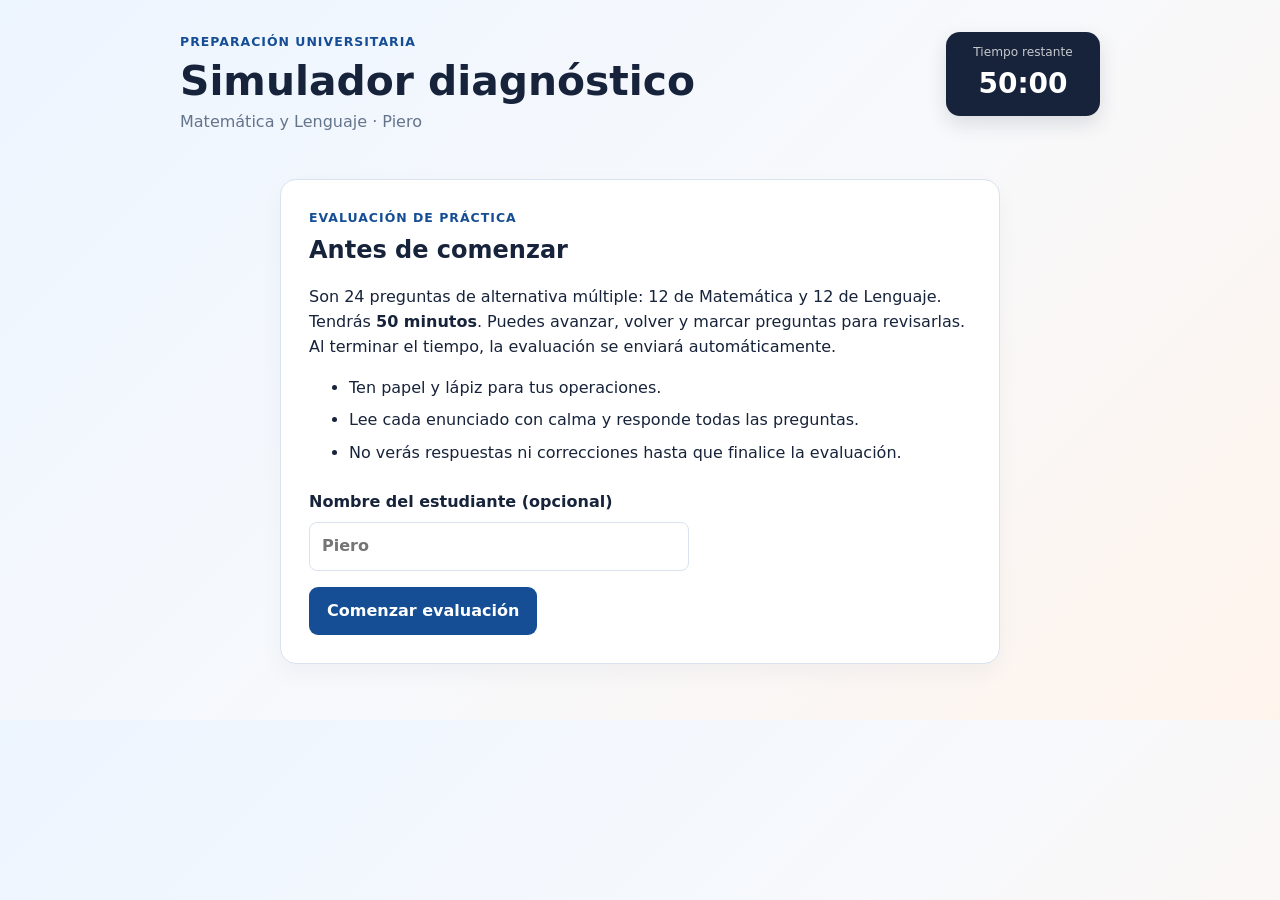
==== index.html @ eecec7d1 "Add files via upload" ====
<!doctype html>
<html lang="es">
<head>
  <meta charset="utf-8">
  <meta name="viewport" content="width=device-width, initial-scale=1">
  <meta name="description" content="Simulador diagnóstico de Matemática y Lenguaje">
  <title>Simulador diagnóstico · Piero</title>
  <link rel="stylesheet" href="styles.css">
</head>
<body>
  <main class="shell">
    <header class="topbar">
      <div><p class="eyebrow">Preparación universitaria</p><h1>Simulador diagnóstico</h1><p class="subtitle">Matemática y Lenguaje · Piero</p></div>
      <div class="timer-card" aria-live="polite"><span>Tiempo restante</span><strong id="timer">50:00</strong></div>
    </header>

    <section id="welcome" class="card welcome">
      <p class="eyebrow">Evaluación de práctica</p>
      <h2>Antes de comenzar</h2>
      <p>Son 24 preguntas de alternativa múltiple: 12 de Matemática y 12 de Lenguaje. Tendrás <strong id="minutes-label">50 minutos</strong>. Puedes avanzar, volver y marcar preguntas para revisarlas. Al terminar el tiempo, la evaluación se enviará automáticamente.</p>
      <ul>
        <li>Ten papel y lápiz para tus operaciones.</li>
        <li>Lee cada enunciado con calma y responde todas las preguntas.</li>
        <li>No verás respuestas ni correcciones hasta que finalice la evaluación.</li>
      </ul>
      <label class="student-field">Nombre del estudiante (opcional)<input id="student-name" maxlength="80" autocomplete="name" placeholder="Piero"></label>
      <button id="start" class="primary">Comenzar evaluación</button>
    </section>

    <section id="exam" hidden>
      <div class="progress-row"><span id="question-label">Pregunta 1 de 24</span><span id="area-label" class="pill"></span><div class="progress"><i id="progress-bar"></i></div></div>
      <article class="card question-card">
        <button id="flag" class="flag" aria-pressed="false">Marcar para revisar</button>
        <h2 id="question-text"></h2>
        <div id="options" class="options" role="radiogroup"></div>
      </article>
      <div class="actions"><button id="previous" class="secondary">Anterior</button><button id="next" class="secondary">Siguiente</button><button id="finish" class="primary">Finalizar y enviar</button></div>
      <section class="navigator card" aria-label="Navegación de preguntas"><div class="legend"><span><i class="dot answered"></i>Respondida</span><span><i class="dot flagged"></i>Revisar</span><span><i class="dot both"></i>Ambas</span></div><div id="question-nav" class="nav-grid"></div></section>
    </section>

    <section id="complete" class="card completion" hidden>
      <p class="eyebrow">Evaluación finalizada</p><h2>Gracias por completar el simulador.</h2>
      <p id="submission-status">Tu evaluación ha quedado registrada.</p>
      <p class="muted">El resultado detallado será revisado contigo posteriormente. Ya puedes cerrar esta página.</p>
    </section>
  </main>
  <dialog id="confirm-dialog"><form method="dialog"><h2>¿Finalizar evaluación?</h2><p id="confirm-copy"></p><menu><button value="cancel" class="secondary">Seguir resolviendo</button><button id="confirm-finish" value="confirm" class="primary">Finalizar y enviar</button></menu></form></dialog>
  <script src="config.js"></script>
  <script src="app.js"></script>
</body>
</html>
---- styles.css ----
:root{--ink:#17233a;--muted:#64748b;--brand:#164e96;--accent:#e97829;--paper:#fff;--ground:#f3f7fc;--line:#d9e2ef;--good:#1f8a58}*{box-sizing:border-box}body{margin:0;background:linear-gradient(135deg,#edf5ff,#f7f9fc 52%,#fff4ec);color:var(--ink);font:16px/1.55 system-ui,-apple-system,BlinkMacSystemFont,"Segoe UI",sans-serif}.shell{max-width:960px;margin:auto;padding:32px 20px 56px}.topbar{display:flex;justify-content:space-between;gap:24px;align-items:flex-start;margin-bottom:28px}h1,h2,p{margin-top:0}h1{font-size:clamp(1.7rem,4vw,2.55rem);line-height:1.1;margin-bottom:6px}h2{line-height:1.25}.subtitle,.muted{color:var(--muted)}.eyebrow{font-weight:750;letter-spacing:.08em;text-transform:uppercase;font-size:.78rem;color:var(--brand);margin-bottom:8px}.timer-card{min-width:154px;text-align:center;background:var(--ink);color:white;border-radius:14px;padding:11px 16px;box-shadow:0 8px 20px #17233a22}.timer-card span{display:block;font-size:.76rem;opacity:.75}.timer-card strong{font-size:1.75rem;font-variant-numeric:tabular-nums}.card{background:var(--paper);border:1px solid var(--line);border-radius:16px;padding:28px;box-shadow:0 10px 25px #17233a0a}.welcome{max-width:720px;margin:auto}.welcome li{margin:.5rem 0}.student-field{display:block;margin:24px 0 16px;font-weight:650}.student-field input{display:block;width:min(100%,380px);margin-top:7px;padding:11px 12px;border:1px solid var(--line);border-radius:8px;font:inherit}button{font:inherit;font-weight:700;border-radius:9px;padding:11px 17px;cursor:pointer;border:1px solid transparent}.primary{background:var(--brand);color:white}.primary:hover{background:#0e3f7c}.secondary{background:white;color:var(--ink);border-color:#b9c7da}.actions{display:flex;gap:10px;justify-content:flex-end;margin:18px 0}.actions #finish{margin-left:auto}.progress-row{display:grid;grid-template-columns:auto auto 1fr;gap:14px;align-items:center;margin-bottom:14px;font-weight:700}.pill{font-size:.8rem;background:#e8f0fb;color:var(--brand);border-radius:20px;padding:3px 9px}.progress{height:8px;background:#dce6f3;border-radius:99px;overflow:hidden}.progress i{display:block;height:100%;background:var(--accent);width:4.16%;transition:width .2s}.question-card{position:relative;min-height:330px;padding-top:66px}.question-card h2{font-size:1.28rem;max-width:760px}.flag{position:absolute;right:22px;top:20px;background:#fff7ed;color:#9a3e00;border-color:#fed7aa}.flag.active{background:#f97316;color:white}.options{display:grid;gap:11px;margin-top:25px}.option{display:flex;gap:12px;align-items:flex-start;text-align:left;padding:14px;border:1px solid var(--line);border-radius:10px;background:white;font-weight:500}.option:hover,.option.selected{border-color:var(--brand);background:#eef5ff}.option .letter{flex:0 0 28px;height:28px;border-radius:50%;display:grid;place-items:center;background:#e8eef7;color:var(--brand);font-weight:800}.option.selected .letter{color:white;background:var(--brand)}.navigator{padding:18px}.legend{display:flex;gap:16px;flex-wrap:wrap;font-size:.85rem;color:var(--muted);margin-bottom:13px}.dot{display:inline-block;width:10px;height:10px;border-radius:50%;margin-right:4px;background:#fff;border:1px solid #94a3b8}.dot.answered{background:var(--good);border-color:var(--good)}.dot.flagged{background:#f59e0b;border-color:#f59e0b}.dot.both{background:linear-gradient(135deg,var(--good) 50%,#f59e0b 50%);border-color:transparent}.nav-grid{display:flex;flex-wrap:wrap;gap:8px}.nav-grid button{width:38px;height:38px;padding:0;background:#fff;border-color:var(--line);font-size:.85rem}.nav-grid button.current{outline:3px solid #bdd7f8}.nav-grid button.answered{background:var(--good);color:#fff;border-color:var(--good)}.nav-grid button.flagged{box-shadow:inset 0 -5px #f59e0b}.completion{max-width:650px;margin:70px auto;text-align:center}.completion details{text-align:left;margin-top:25px;border-top:1px solid var(--line);padding-top:18px}.completion summary{cursor:pointer;font-weight:750}dialog{border:0;border-radius:16px;box-shadow:0 12px 40px #17233a55;max-width:450px}dialog::backdrop{background:#17233a99}dialog menu{display:flex;justify-content:flex-end;gap:9px;padding:0;margin:22px 0 0}@media(max-width:640px){.shell{padding:20px 14px}.topbar{gap:12px}.timer-card{min-width:112px;padding:8px}.timer-card strong{font-size:1.35rem}.card{padding:20px}.progress-row{grid-template-columns:1fr auto}.progress{grid-column:1/-1}.question-card{padding-top:73px}.flag{left:20px;right:auto}.actions{flex-wrap:wrap}.actions #finish{margin-left:0}.actions button{flex:1}.completion{margin:32px auto}}
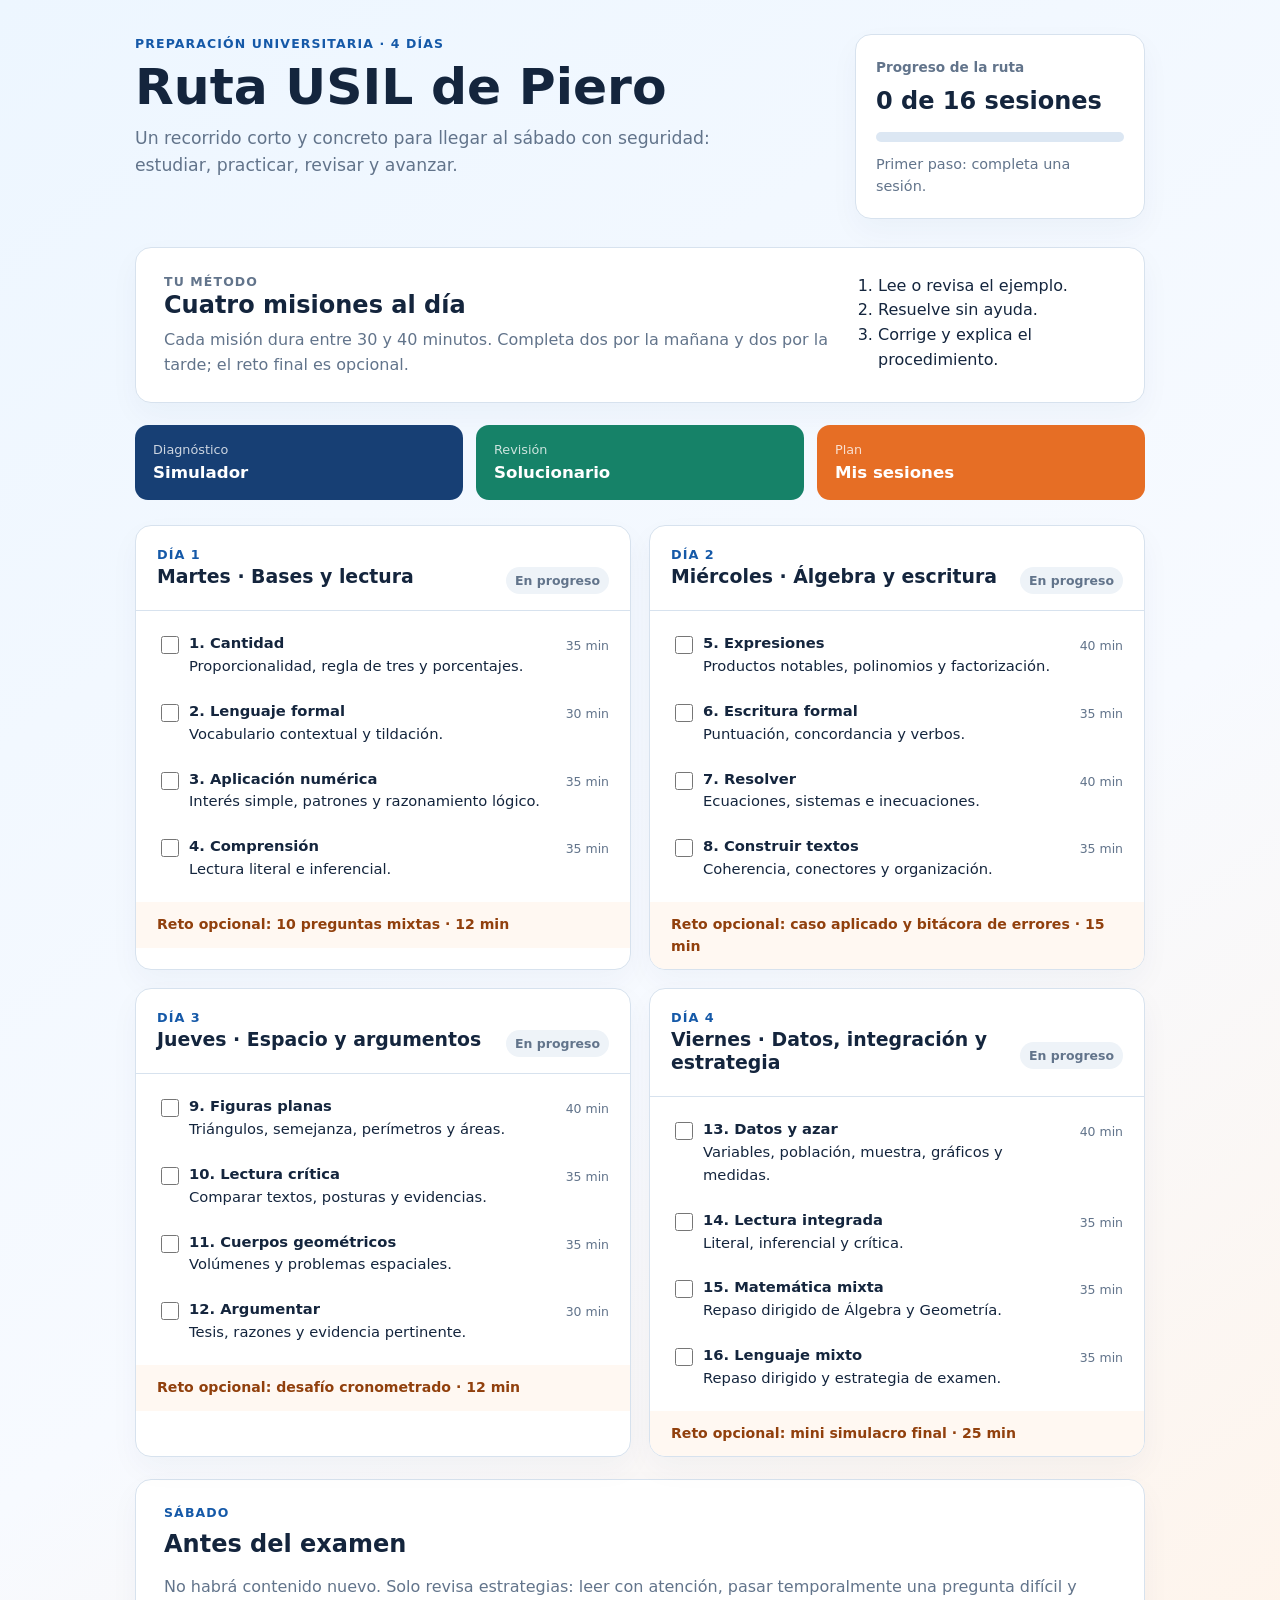
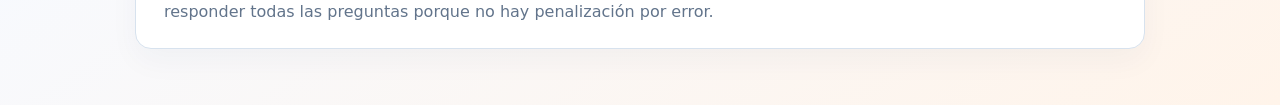
==== commit bd91617a: "Publica página de inicio Ruta USIL" ====
--- a/index.html
+++ b/index.html
@@ -1,51 +1,12 @@
 <!doctype html>
-<html lang="es">
-<head>
-  <meta charset="utf-8">
-  <meta name="viewport" content="width=device-width, initial-scale=1">
-  <meta name="description" content="Simulador diagnóstico de Matemática y Lenguaje">
-  <title>Simulador diagnóstico · Piero</title>
-  <link rel="stylesheet" href="styles.css">
-</head>
-<body>
-  <main class="shell">
-    <header class="topbar">
-      <div><p class="eyebrow">Preparación universitaria</p><h1>Simulador diagnóstico</h1><p class="subtitle">Matemática y Lenguaje · Piero</p></div>
-      <div class="timer-card" aria-live="polite"><span>Tiempo restante</span><strong id="timer">50:00</strong></div>
-    </header>
-
-    <section id="welcome" class="card welcome">
-      <p class="eyebrow">Evaluación de práctica</p>
-      <h2>Antes de comenzar</h2>
-      <p>Son 24 preguntas de alternativa múltiple: 12 de Matemática y 12 de Lenguaje. Tendrás <strong id="minutes-label">50 minutos</strong>. Puedes avanzar, volver y marcar preguntas para revisarlas. Al terminar el tiempo, la evaluación se enviará automáticamente.</p>
-      <ul>
-        <li>Ten papel y lápiz para tus operaciones.</li>
-        <li>Lee cada enunciado con calma y responde todas las preguntas.</li>
-        <li>No verás respuestas ni correcciones hasta que finalice la evaluación.</li>
-      </ul>
-      <label class="student-field">Nombre del estudiante (opcional)<input id="student-name" maxlength="80" autocomplete="name" placeholder="Piero"></label>
-      <button id="start" class="primary">Comenzar evaluación</button>
-    </section>
-
-    <section id="exam" hidden>
-      <div class="progress-row"><span id="question-label">Pregunta 1 de 24</span><span id="area-label" class="pill"></span><div class="progress"><i id="progress-bar"></i></div></div>
-      <article class="card question-card">
-        <button id="flag" class="flag" aria-pressed="false">Marcar para revisar</button>
-        <h2 id="question-text"></h2>
-        <div id="options" class="options" role="radiogroup"></div>
-      </article>
-      <div class="actions"><button id="previous" class="secondary">Anterior</button><button id="next" class="secondary">Siguiente</button><button id="finish" class="primary">Finalizar y enviar</button></div>
-      <section class="navigator card" aria-label="Navegación de preguntas"><div class="legend"><span><i class="dot answered"></i>Respondida</span><span><i class="dot flagged"></i>Revisar</span><span><i class="dot both"></i>Ambas</span></div><div id="question-nav" class="nav-grid"></div></section>
-    </section>
-
-    <section id="complete" class="card completion" hidden>
-      <p class="eyebrow">Evaluación finalizada</p><h2>Gracias por completar el simulador.</h2>
-      <p id="submission-status">Tu evaluación ha quedado registrada.</p>
-      <p class="muted">El resultado detallado será revisado contigo posteriormente. Ya puedes cerrar esta página.</p>
-    </section>
-  </main>
-  <dialog id="confirm-dialog"><form method="dialog"><h2>¿Finalizar evaluación?</h2><p id="confirm-copy"></p><menu><button value="cancel" class="secondary">Seguir resolviendo</button><button id="confirm-finish" value="confirm" class="primary">Finalizar y enviar</button></menu></form></dialog>
-  <script src="config.js"></script>
-  <script src="app.js"></script>
-</body>
-</html>
+<html lang="es"><head><meta charset="utf-8"><meta name="viewport" content="width=device-width, initial-scale=1"><meta name="description" content="Ruta de repaso USIL de Piero: sesiones, práctica y progreso."><title>Ruta USIL de Piero</title><link rel="stylesheet" href="ruta.css"></head>
+<body><main class="container">
+<header class="hero"><div><p class="eyebrow">Preparación universitaria · 4 días</p><h1>Ruta USIL de Piero</h1><p class="lead">Un recorrido corto y concreto para llegar al sábado con seguridad: estudiar, practicar, revisar y avanzar.</p></div><section class="progress-card" aria-label="Progreso semanal"><span>Progreso de la ruta</span><strong id="progress-label">0 de 16 sesiones</strong><div class="progress"><i id="progress-bar"></i></div><p id="badge-message">Primer paso: completa una sesión.</p></section></header>
+<section class="card today-card"><div><p class="eyebrow">Tu método</p><h2>Cuatro misiones al día</h2><p>Cada misión dura entre 30 y 40 minutos. Completa dos por la mañana y dos por la tarde; el reto final es opcional.</p></div><ol><li>Lee o revisa el ejemplo.</li><li>Resuelve sin ayuda.</li><li>Corrige y explica el procedimiento.</li></ol></section>
+<nav class="quick-links" aria-label="Materiales disponibles"><a href="simulador.html"><span>Diagnóstico</span><strong>Simulador</strong></a><a href="solucionario.html"><span>Revisión</span><strong>Solucionario</strong></a><a href="#ruta"><span>Plan</span><strong>Mis sesiones</strong></a></nav>
+<section id="ruta" class="route" aria-label="Ruta de estudio de cuatro días">
+<article class="day-card" data-day="martes"><header><p>Día 1</p><h2>Martes · Bases y lectura</h2><span class="day-status">Por iniciar</span></header><div class="missions"><label><input type="checkbox" data-session="m1"><span><b>1. Cantidad</b> Proporcionalidad, regla de tres y porcentajes.</span><em>35 min</em></label><label><input type="checkbox" data-session="m2"><span><b>2. Lenguaje formal</b> Vocabulario contextual y tildación.</span><em>30 min</em></label><label><input type="checkbox" data-session="m3"><span><b>3. Aplicación numérica</b> Interés simple, patrones y razonamiento lógico.</span><em>35 min</em></label><label><input type="checkbox" data-session="m4"><span><b>4. Comprensión</b> Lectura literal e inferencial.</span><em>35 min</em></label></div><footer>Reto opcional: 10 preguntas mixtas · 12 min</footer></article>
+<article class="day-card" data-day="miercoles"><header><p>Día 2</p><h2>Miércoles · Álgebra y escritura</h2><span class="day-status">Por iniciar</span></header><div class="missions"><label><input type="checkbox" data-session="m5"><span><b>5. Expresiones</b> Productos notables, polinomios y factorización.</span><em>40 min</em></label><label><input type="checkbox" data-session="m6"><span><b>6. Escritura formal</b> Puntuación, concordancia y verbos.</span><em>35 min</em></label><label><input type="checkbox" data-session="m7"><span><b>7. Resolver</b> Ecuaciones, sistemas e inecuaciones.</span><em>40 min</em></label><label><input type="checkbox" data-session="m8"><span><b>8. Construir textos</b> Coherencia, conectores y organización.</span><em>35 min</em></label></div><footer>Reto opcional: caso aplicado y bitácora de errores · 15 min</footer></article>
+<article class="day-card" data-day="jueves"><header><p>Día 3</p><h2>Jueves · Espacio y argumentos</h2><span class="day-status">Por iniciar</span></header><div class="missions"><label><input type="checkbox" data-session="m9"><span><b>9. Figuras planas</b> Triángulos, semejanza, perímetros y áreas.</span><em>40 min</em></label><label><input type="checkbox" data-session="m10"><span><b>10. Lectura crítica</b> Comparar textos, posturas y evidencias.</span><em>35 min</em></label><label><input type="checkbox" data-session="m11"><span><b>11. Cuerpos geométricos</b> Volúmenes y problemas espaciales.</span><em>35 min</em></label><label><input type="checkbox" data-session="m12"><span><b>12. Argumentar</b> Tesis, razones y evidencia pertinente.</span><em>30 min</em></label></div><footer>Reto opcional: desafío cronometrado · 12 min</footer></article>
+<article class="day-card" data-day="viernes"><header><p>Día 4</p><h2>Viernes · Datos, integración y estrategia</h2><span class="day-status">Por iniciar</span></header><div class="missions"><label><input type="checkbox" data-session="m13"><span><b>13. Datos y azar</b> Variables, población, muestra, gráficos y medidas.</span><em>40 min</em></label><label><input type="checkbox" data-session="m14"><span><b>14. Lectura integrada</b> Literal, inferencial y crítica.</span><em>35 min</em></label><label><input type="checkbox" data-session="m15"><span><b>15. Matemática mixta</b> Repaso dirigido de Álgebra y Geometría.</span><em>35 min</em></label><label><input type="checkbox" data-session="m16"><span><b>16. Lenguaje mixto</b> Repaso dirigido y estrategia de examen.</span><em>35 min</em></label></div><footer>Reto opcional: mini simulacro final · 25 min</footer></article>
+</section><section class="card strategy"><p class="eyebrow">Sábado</p><h2>Antes del examen</h2><p>No habrá contenido nuevo. Solo revisa estrategias: leer con atención, pasar temporalmente una pregunta difícil y responder todas las preguntas porque no hay penalización por error.</p></section></main><script src="ruta.js"></script></body></html>
--- a/ruta.css
+++ b/ruta.css
@@ -0,0 +1 @@
+:root{--ink:#14253d;--muted:#62748b;--blue:#1559a8;--orange:#ef7e30;--mint:#168268;--paper:#fff;--line:#d7e2ee}*{box-sizing:border-box}body{margin:0;background:linear-gradient(145deg,#edf6ff,#f7faff 58%,#fff4ea);color:var(--ink);font:16px/1.55 system-ui,-apple-system,BlinkMacSystemFont,"Segoe UI",sans-serif}.container{max-width:1050px;margin:auto;padding:34px 20px 56px}.hero{display:grid;grid-template-columns:1fr 290px;gap:32px;align-items:start;margin-bottom:28px}.eyebrow{margin:0 0 7px;color:var(--blue);font-size:.78rem;font-weight:800;letter-spacing:.09em;text-transform:uppercase}h1{font-size:clamp(2rem,5vw,3.15rem);line-height:1.08;margin:0 0 10px}h2{line-height:1.22;margin:0 0 8px}.lead{font-size:1.08rem;max-width:650px;color:var(--muted);margin:0}.card,.day-card,.progress-card{background:var(--paper);border:1px solid var(--line);border-radius:16px;box-shadow:0 12px 30px #17325b0a}.progress-card{padding:20px}.progress-card span{font-size:.85rem;color:var(--muted);font-weight:700}.progress-card strong{display:block;font-size:1.5rem;margin:3px 0 12px}.progress{height:10px;background:#dce7f3;border-radius:999px;overflow:hidden}.progress i{display:block;width:0;height:100%;background:linear-gradient(90deg,var(--blue),var(--mint));transition:width .25s}.progress-card p{font-size:.9rem;margin:11px 0 0;color:var(--muted)}.today-card{display:flex;justify-content:space-between;gap:24px;padding:24px 28px;margin-bottom:22px}.today-card p{margin:0;color:var(--muted)}.today-card ol{margin:2px 0;padding-left:22px;min-width:260px}.quick-links{display:grid;grid-template-columns:repeat(3,1fr);gap:13px;margin-bottom:25px}.quick-links a{background:#173f74;color:#fff;border-radius:13px;padding:15px 18px;text-decoration:none;transition:transform .15s,background .15s}.quick-links a:nth-child(2){background:#168268}.quick-links a:nth-child(3){background:#e66e25}.quick-links a:hover{transform:translateY(-2px)}.quick-links span{display:block;opacity:.78;font-size:.8rem}.quick-links strong{display:block;font-size:1.04rem}.route{display:grid;grid-template-columns:repeat(2,1fr);gap:18px}.day-card{overflow:hidden}.day-card header{padding:19px 21px 14px;border-bottom:1px solid var(--line);display:grid;grid-template-columns:1fr auto;column-gap:10px}.day-card header p{grid-column:1/-1;margin:0;color:var(--blue);font-size:.8rem;font-weight:800;text-transform:uppercase;letter-spacing:.08em}.day-card h2{font-size:1.18rem}.day-status{align-self:center;border-radius:999px;padding:4px 9px;background:#eef3f8;color:var(--muted);font-size:.78rem;font-weight:750}.day-card.complete .day-status{color:#0c664f;background:#dff7ed}.missions{padding:10px 14px}.missions label{display:grid;grid-template-columns:22px 1fr auto;gap:10px;padding:11px 7px;border-radius:9px;cursor:pointer}.missions label:hover{background:#f4f8fd}.missions input{width:18px;height:18px;accent-color:var(--mint);margin-top:4px}.missions b{display:block}.missions label span{font-size:.92rem}.missions em{font-size:.78rem;font-style:normal;color:var(--muted);white-space:nowrap;padding-top:4px}.missions label:has(input:checked) span{text-decoration:line-through;color:var(--muted)}.day-card footer{padding:12px 21px;background:#fff8f2;color:#91400d;font-size:.88rem;font-weight:650}.strategy{margin-top:22px;padding:23px 28px}.strategy p:last-child{margin-bottom:0;color:var(--muted)}@media(max-width:720px){.container{padding:23px 14px 44px}.hero{grid-template-columns:1fr;gap:18px}.today-card{display:block;padding:21px}.today-card ol{margin-top:16px}.route{grid-template-columns:1fr}.quick-links{grid-template-columns:1fr}.missions label{grid-template-columns:22px 1fr}.missions em{grid-column:2}.day-card header{grid-template-columns:1fr}.day-status{justify-self:start;margin-top:5px}}
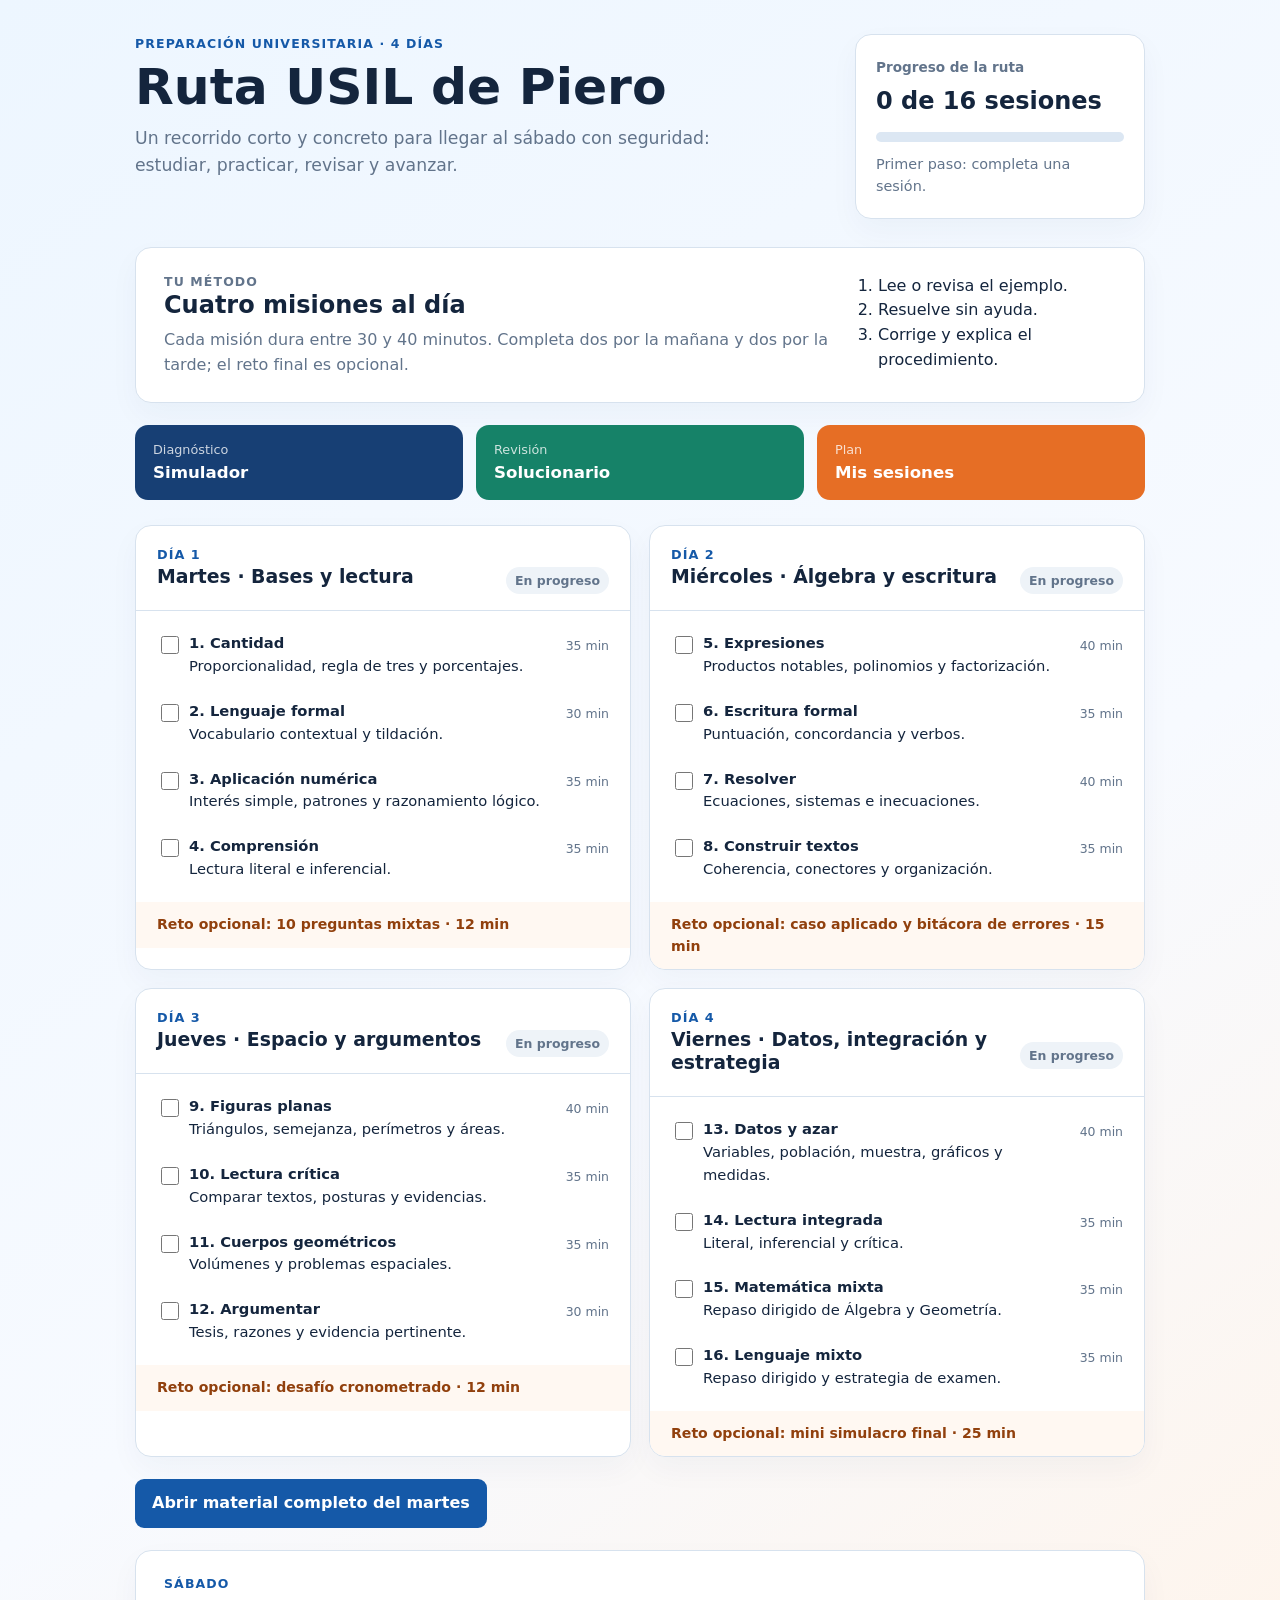
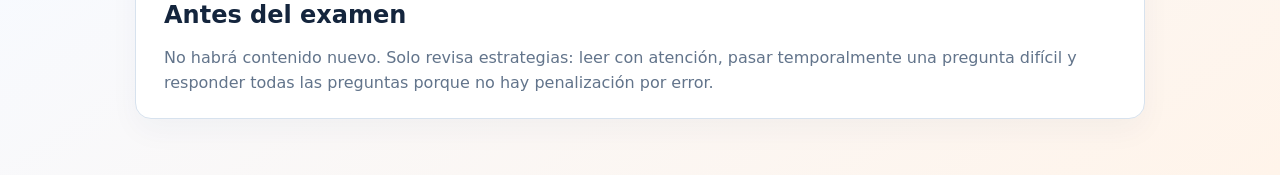
==== commit b156586f: "Enlaza material del martes" ====
--- a/index.html
+++ b/index.html
@@ -9,4 +9,4 @@
 <article class="day-card" data-day="miercoles"><header><p>Día 2</p><h2>Miércoles · Álgebra y escritura</h2><span class="day-status">Por iniciar</span></header><div class="missions"><label><input type="checkbox" data-session="m5"><span><b>5. Expresiones</b> Productos notables, polinomios y factorización.</span><em>40 min</em></label><label><input type="checkbox" data-session="m6"><span><b>6. Escritura formal</b> Puntuación, concordancia y verbos.</span><em>35 min</em></label><label><input type="checkbox" data-session="m7"><span><b>7. Resolver</b> Ecuaciones, sistemas e inecuaciones.</span><em>40 min</em></label><label><input type="checkbox" data-session="m8"><span><b>8. Construir textos</b> Coherencia, conectores y organización.</span><em>35 min</em></label></div><footer>Reto opcional: caso aplicado y bitácora de errores · 15 min</footer></article>
 <article class="day-card" data-day="jueves"><header><p>Día 3</p><h2>Jueves · Espacio y argumentos</h2><span class="day-status">Por iniciar</span></header><div class="missions"><label><input type="checkbox" data-session="m9"><span><b>9. Figuras planas</b> Triángulos, semejanza, perímetros y áreas.</span><em>40 min</em></label><label><input type="checkbox" data-session="m10"><span><b>10. Lectura crítica</b> Comparar textos, posturas y evidencias.</span><em>35 min</em></label><label><input type="checkbox" data-session="m11"><span><b>11. Cuerpos geométricos</b> Volúmenes y problemas espaciales.</span><em>35 min</em></label><label><input type="checkbox" data-session="m12"><span><b>12. Argumentar</b> Tesis, razones y evidencia pertinente.</span><em>30 min</em></label></div><footer>Reto opcional: desafío cronometrado · 12 min</footer></article>
 <article class="day-card" data-day="viernes"><header><p>Día 4</p><h2>Viernes · Datos, integración y estrategia</h2><span class="day-status">Por iniciar</span></header><div class="missions"><label><input type="checkbox" data-session="m13"><span><b>13. Datos y azar</b> Variables, población, muestra, gráficos y medidas.</span><em>40 min</em></label><label><input type="checkbox" data-session="m14"><span><b>14. Lectura integrada</b> Literal, inferencial y crítica.</span><em>35 min</em></label><label><input type="checkbox" data-session="m15"><span><b>15. Matemática mixta</b> Repaso dirigido de Álgebra y Geometría.</span><em>35 min</em></label><label><input type="checkbox" data-session="m16"><span><b>16. Lenguaje mixto</b> Repaso dirigido y estrategia de examen.</span><em>35 min</em></label></div><footer>Reto opcional: mini simulacro final · 25 min</footer></article>
-</section><section class="card strategy"><p class="eyebrow">Sábado</p><h2>Antes del examen</h2><p>No habrá contenido nuevo. Solo revisa estrategias: leer con atención, pasar temporalmente una pregunta difícil y responder todas las preguntas porque no hay penalización por error.</p></section></main><script src="ruta.js"></script></body></html>
+</section><p style="margin:22px 0"><a href="martes.html" style="display:inline-block;background:#1559a8;color:white;padding:12px 17px;border-radius:9px;text-decoration:none;font-weight:800">Abrir material completo del martes</a></p><section class="card strategy"><p class="eyebrow">Sábado</p><h2>Antes del examen</h2><p>No habrá contenido nuevo. Solo revisa estrategias: leer con atención, pasar temporalmente una pregunta difícil y responder todas las preguntas porque no hay penalización por error.</p></section></main><script src="ruta.js"></script></body></html>
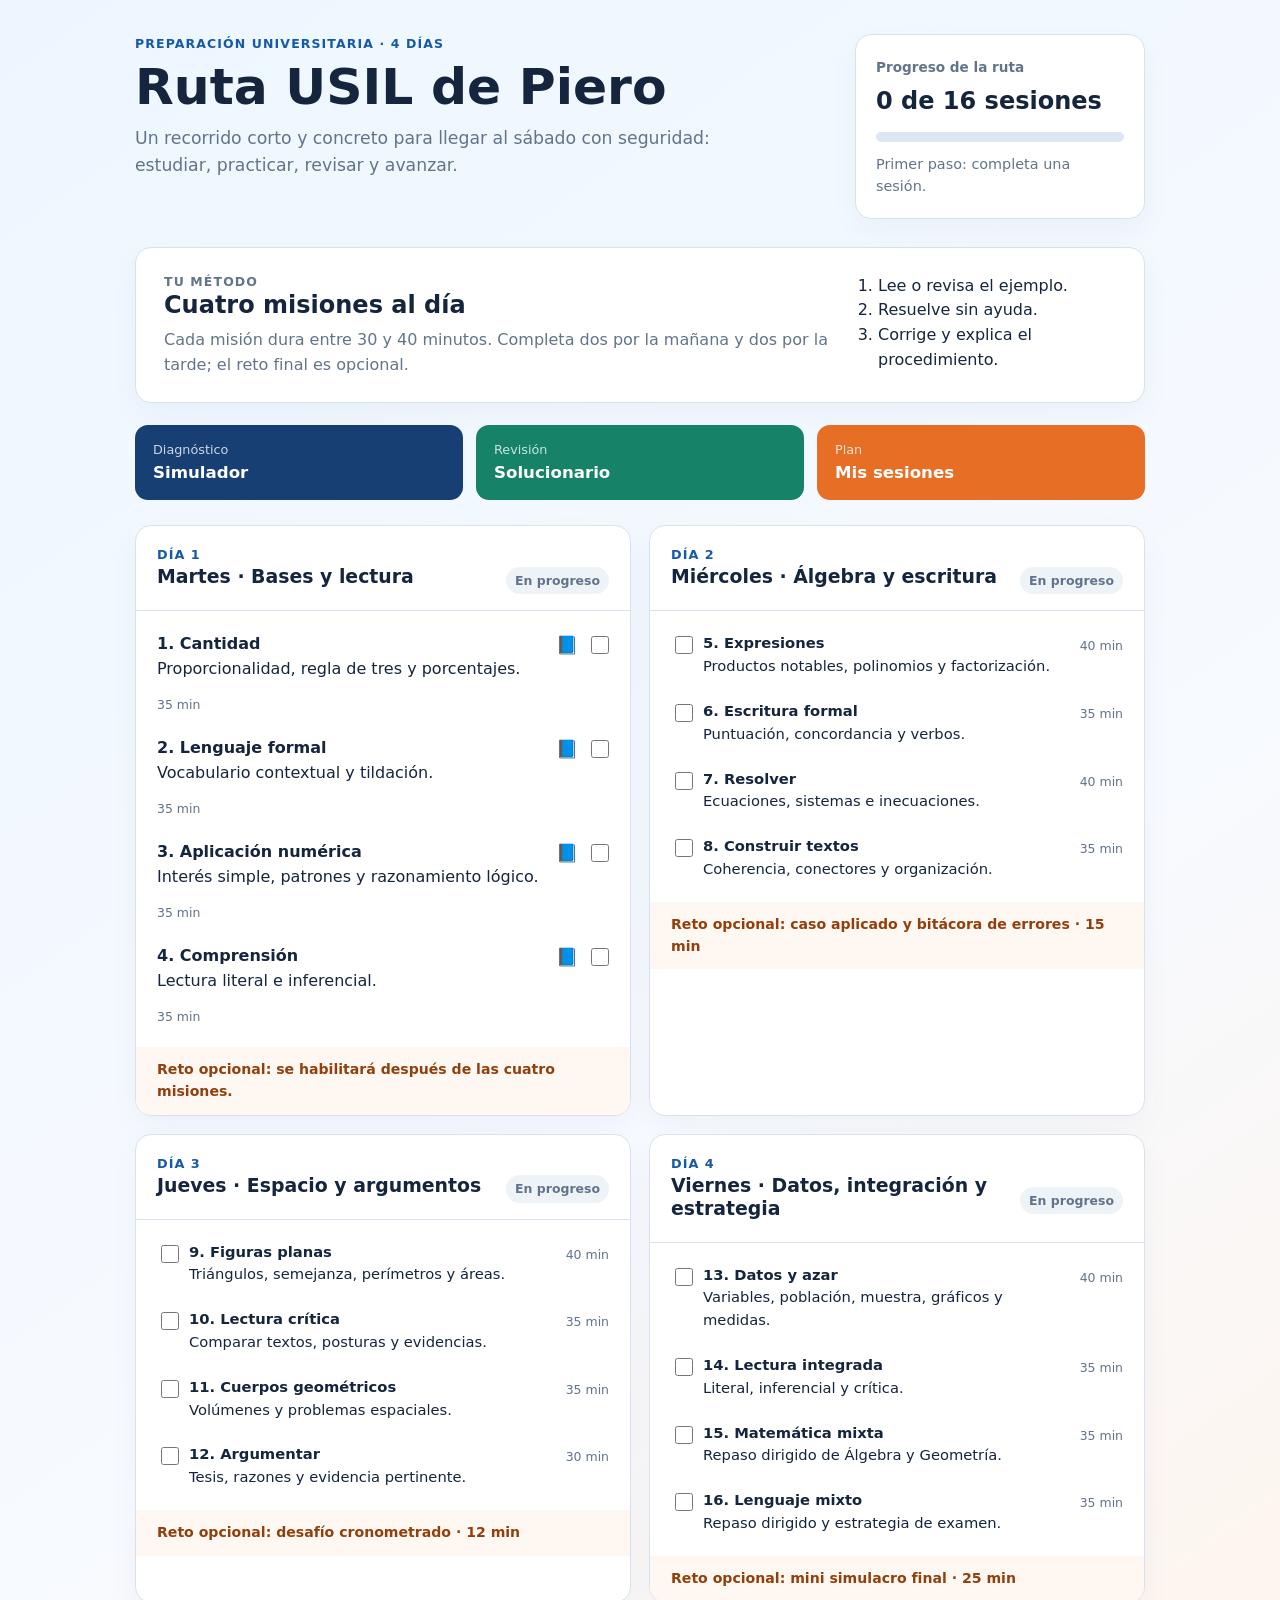
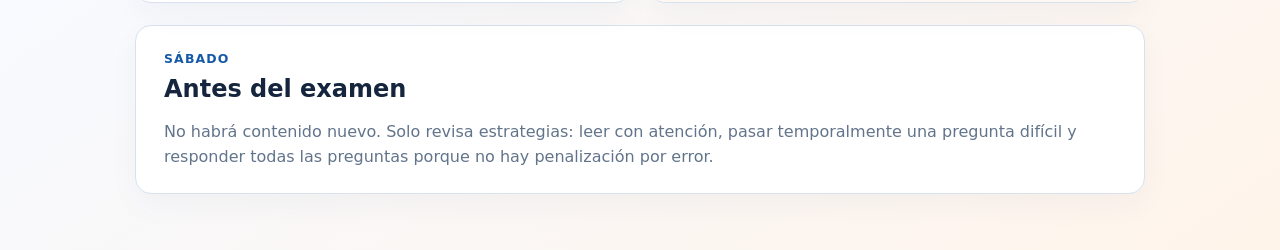
==== commit 0b3dd4b3: "Añade accesos individuales de martes" ====
--- a/index.html
+++ b/index.html
@@ -5,8 +5,8 @@
 <section class="card today-card"><div><p class="eyebrow">Tu método</p><h2>Cuatro misiones al día</h2><p>Cada misión dura entre 30 y 40 minutos. Completa dos por la mañana y dos por la tarde; el reto final es opcional.</p></div><ol><li>Lee o revisa el ejemplo.</li><li>Resuelve sin ayuda.</li><li>Corrige y explica el procedimiento.</li></ol></section>
 <nav class="quick-links" aria-label="Materiales disponibles"><a href="simulador.html"><span>Diagnóstico</span><strong>Simulador</strong></a><a href="solucionario.html"><span>Revisión</span><strong>Solucionario</strong></a><a href="#ruta"><span>Plan</span><strong>Mis sesiones</strong></a></nav>
 <section id="ruta" class="route" aria-label="Ruta de estudio de cuatro días">
-<article class="day-card" data-day="martes"><header><p>Día 1</p><h2>Martes · Bases y lectura</h2><span class="day-status">Por iniciar</span></header><div class="missions"><label><input type="checkbox" data-session="m1"><span><b>1. Cantidad</b> Proporcionalidad, regla de tres y porcentajes.</span><em>35 min</em></label><label><input type="checkbox" data-session="m2"><span><b>2. Lenguaje formal</b> Vocabulario contextual y tildación.</span><em>30 min</em></label><label><input type="checkbox" data-session="m3"><span><b>3. Aplicación numérica</b> Interés simple, patrones y razonamiento lógico.</span><em>35 min</em></label><label><input type="checkbox" data-session="m4"><span><b>4. Comprensión</b> Lectura literal e inferencial.</span><em>35 min</em></label></div><footer>Reto opcional: 10 preguntas mixtas · 12 min</footer></article>
+<article class="day-card" data-day="martes"><header><p>Día 1</p><h2>Martes · Bases y lectura</h2><span class="day-status">Por iniciar</span></header><div class="missions"><div style="display:grid;grid-template-columns:1fr auto 22px;gap:9px;padding:11px 7px"><span><b>1. Cantidad</b> Proporcionalidad, regla de tres y porcentajes.</span><a href="m1.html" aria-label="Abrir misión 1" title="Abrir material" style="color:#1559a8;text-decoration:none;font-size:1.1rem">📘</a><input type="checkbox" data-session="m1" aria-label="Marcar misión 1 como completada" style="width:18px;height:18px;accent-color:#168268"><em style="grid-column:1;font-size:.78rem;color:#62748b">35 min</em></div><div style="display:grid;grid-template-columns:1fr auto 22px;gap:9px;padding:11px 7px"><span><b>2. Lenguaje formal</b> Vocabulario contextual y tildación.</span><a href="m2.html" aria-label="Abrir misión 2" title="Abrir material" style="color:#1559a8;text-decoration:none;font-size:1.1rem">📘</a><input type="checkbox" data-session="m2" aria-label="Marcar misión 2 como completada" style="width:18px;height:18px;accent-color:#168268"><em style="grid-column:1;font-size:.78rem;color:#62748b">35 min</em></div><div style="display:grid;grid-template-columns:1fr auto 22px;gap:9px;padding:11px 7px"><span><b>3. Aplicación numérica</b> Interés simple, patrones y razonamiento lógico.</span><a href="m3.html" aria-label="Abrir misión 3" title="Abrir material" style="color:#1559a8;text-decoration:none;font-size:1.1rem">📘</a><input type="checkbox" data-session="m3" aria-label="Marcar misión 3 como completada" style="width:18px;height:18px;accent-color:#168268"><em style="grid-column:1;font-size:.78rem;color:#62748b">35 min</em></div><div style="display:grid;grid-template-columns:1fr auto 22px;gap:9px;padding:11px 7px"><span><b>4. Comprensión</b> Lectura literal e inferencial.</span><a href="m4.html" aria-label="Abrir misión 4" title="Abrir material" style="color:#1559a8;text-decoration:none;font-size:1.1rem">📘</a><input type="checkbox" data-session="m4" aria-label="Marcar misión 4 como completada" style="width:18px;height:18px;accent-color:#168268"><em style="grid-column:1;font-size:.78rem;color:#62748b">35 min</em></div></div><footer>Reto opcional: se habilitará después de las cuatro misiones.</footer></article>
 <article class="day-card" data-day="miercoles"><header><p>Día 2</p><h2>Miércoles · Álgebra y escritura</h2><span class="day-status">Por iniciar</span></header><div class="missions"><label><input type="checkbox" data-session="m5"><span><b>5. Expresiones</b> Productos notables, polinomios y factorización.</span><em>40 min</em></label><label><input type="checkbox" data-session="m6"><span><b>6. Escritura formal</b> Puntuación, concordancia y verbos.</span><em>35 min</em></label><label><input type="checkbox" data-session="m7"><span><b>7. Resolver</b> Ecuaciones, sistemas e inecuaciones.</span><em>40 min</em></label><label><input type="checkbox" data-session="m8"><span><b>8. Construir textos</b> Coherencia, conectores y organización.</span><em>35 min</em></label></div><footer>Reto opcional: caso aplicado y bitácora de errores · 15 min</footer></article>
 <article class="day-card" data-day="jueves"><header><p>Día 3</p><h2>Jueves · Espacio y argumentos</h2><span class="day-status">Por iniciar</span></header><div class="missions"><label><input type="checkbox" data-session="m9"><span><b>9. Figuras planas</b> Triángulos, semejanza, perímetros y áreas.</span><em>40 min</em></label><label><input type="checkbox" data-session="m10"><span><b>10. Lectura crítica</b> Comparar textos, posturas y evidencias.</span><em>35 min</em></label><label><input type="checkbox" data-session="m11"><span><b>11. Cuerpos geométricos</b> Volúmenes y problemas espaciales.</span><em>35 min</em></label><label><input type="checkbox" data-session="m12"><span><b>12. Argumentar</b> Tesis, razones y evidencia pertinente.</span><em>30 min</em></label></div><footer>Reto opcional: desafío cronometrado · 12 min</footer></article>
 <article class="day-card" data-day="viernes"><header><p>Día 4</p><h2>Viernes · Datos, integración y estrategia</h2><span class="day-status">Por iniciar</span></header><div class="missions"><label><input type="checkbox" data-session="m13"><span><b>13. Datos y azar</b> Variables, población, muestra, gráficos y medidas.</span><em>40 min</em></label><label><input type="checkbox" data-session="m14"><span><b>14. Lectura integrada</b> Literal, inferencial y crítica.</span><em>35 min</em></label><label><input type="checkbox" data-session="m15"><span><b>15. Matemática mixta</b> Repaso dirigido de Álgebra y Geometría.</span><em>35 min</em></label><label><input type="checkbox" data-session="m16"><span><b>16. Lenguaje mixto</b> Repaso dirigido y estrategia de examen.</span><em>35 min</em></label></div><footer>Reto opcional: mini simulacro final · 25 min</footer></article>
-</section><p style="margin:22px 0"><a href="martes.html" style="display:inline-block;background:#1559a8;color:white;padding:12px 17px;border-radius:9px;text-decoration:none;font-weight:800">Abrir material completo del martes</a></p><section class="card strategy"><p class="eyebrow">Sábado</p><h2>Antes del examen</h2><p>No habrá contenido nuevo. Solo revisa estrategias: leer con atención, pasar temporalmente una pregunta difícil y responder todas las preguntas porque no hay penalización por error.</p></section></main><script src="ruta.js"></script></body></html>
+</section><section class="card strategy"><p class="eyebrow">Sábado</p><h2>Antes del examen</h2><p>No habrá contenido nuevo. Solo revisa estrategias: leer con atención, pasar temporalmente una pregunta difícil y responder todas las preguntas porque no hay penalización por error.</p></section></main><script src="ruta.js"></script></body></html>
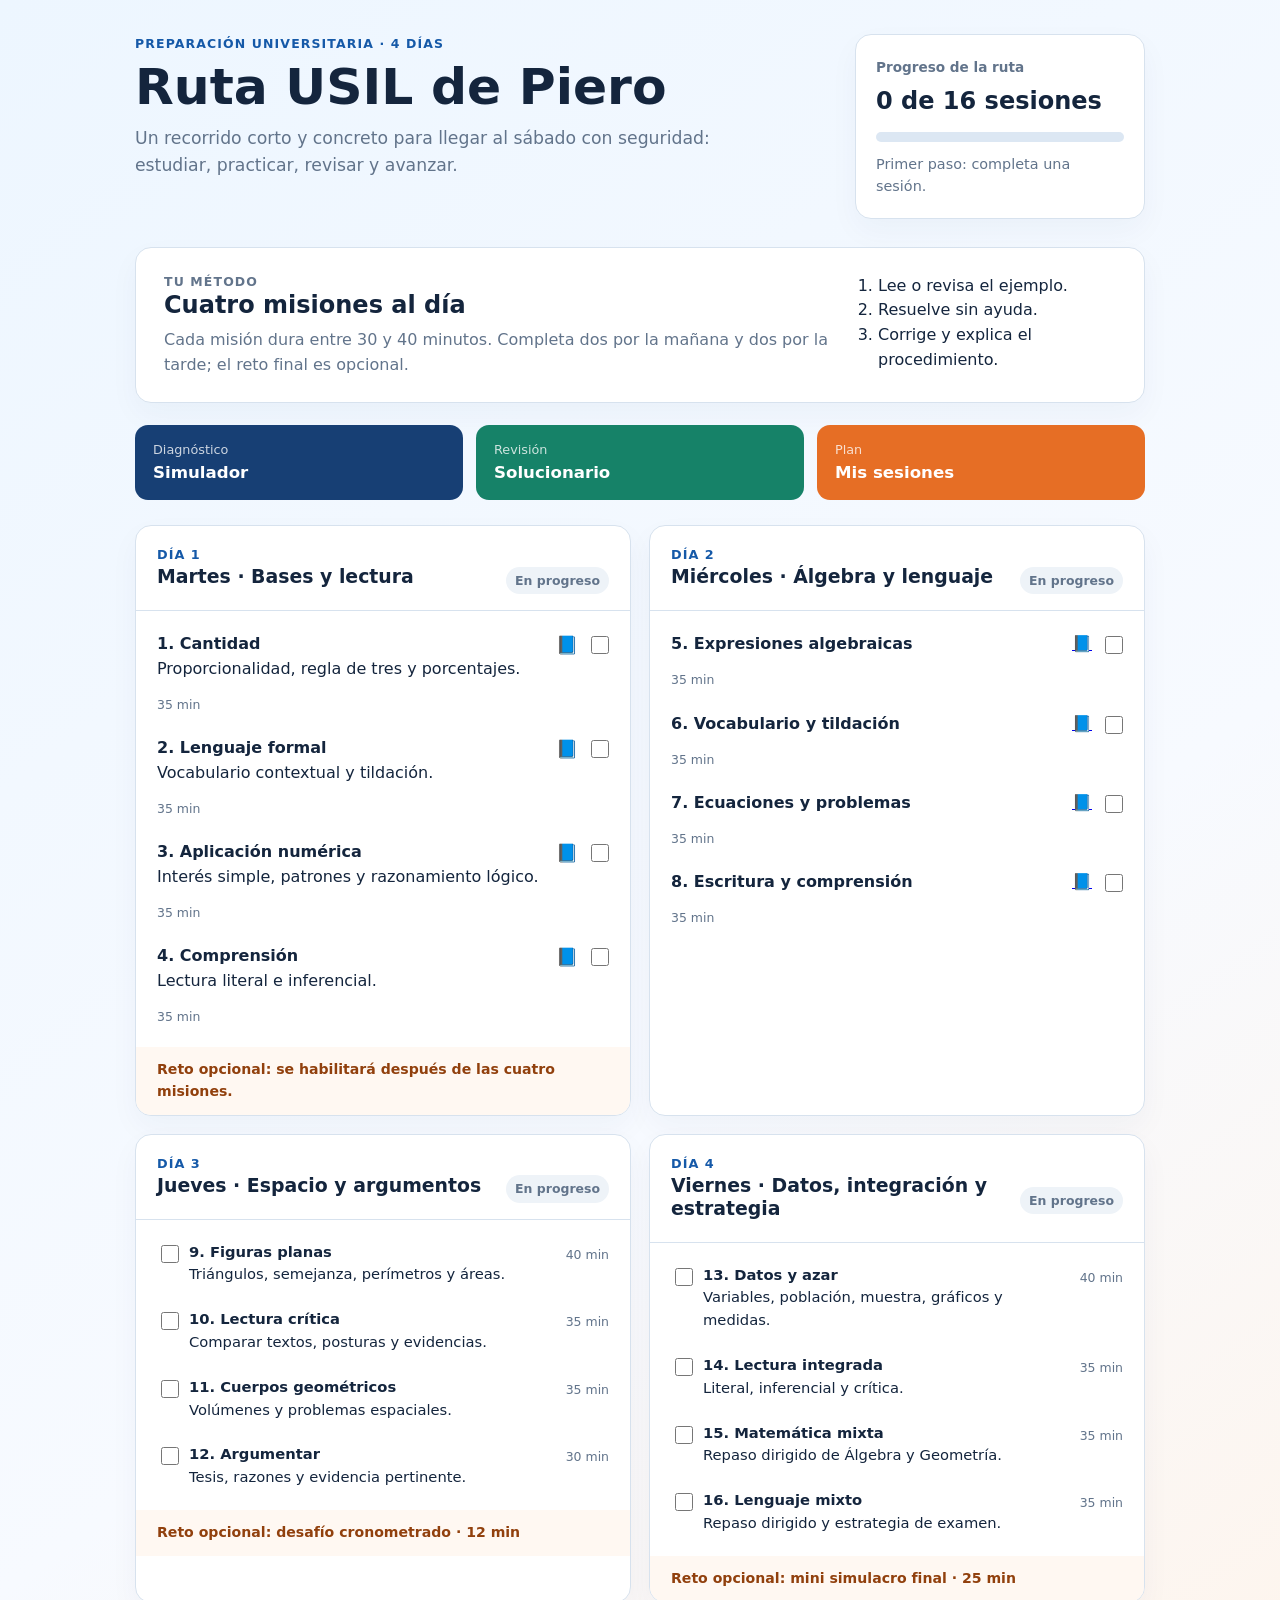
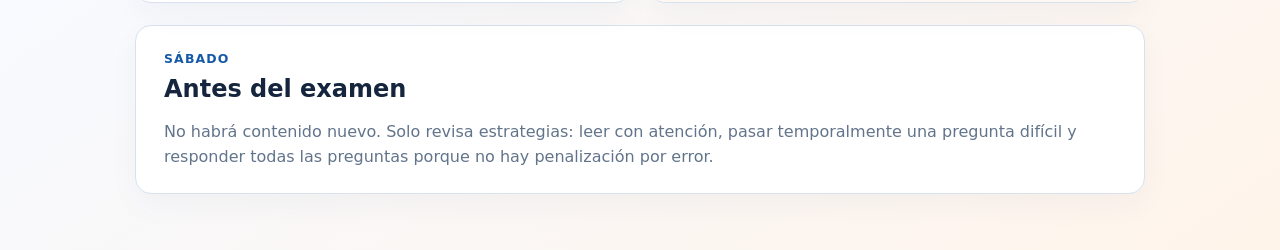
==== commit 96ea402a: "Preparar misiones del miércoles" ====
--- a/index.html
+++ b/index.html
@@ -6,7 +6,7 @@
 <nav class="quick-links" aria-label="Materiales disponibles"><a href="simulador.html"><span>Diagnóstico</span><strong>Simulador</strong></a><a href="solucionario.html"><span>Revisión</span><strong>Solucionario</strong></a><a href="#ruta"><span>Plan</span><strong>Mis sesiones</strong></a></nav>
 <section id="ruta" class="route" aria-label="Ruta de estudio de cuatro días">
 <article class="day-card" data-day="martes"><header><p>Día 1</p><h2>Martes · Bases y lectura</h2><span class="day-status">Por iniciar</span></header><div class="missions"><div style="display:grid;grid-template-columns:1fr auto 22px;gap:9px;padding:11px 7px"><span><b>1. Cantidad</b> Proporcionalidad, regla de tres y porcentajes.</span><a href="m1.html" aria-label="Abrir misión 1" title="Abrir material" style="color:#1559a8;text-decoration:none;font-size:1.1rem">📘</a><input type="checkbox" data-session="m1" aria-label="Marcar misión 1 como completada" style="width:18px;height:18px;accent-color:#168268"><em style="grid-column:1;font-size:.78rem;color:#62748b">35 min</em></div><div style="display:grid;grid-template-columns:1fr auto 22px;gap:9px;padding:11px 7px"><span><b>2. Lenguaje formal</b> Vocabulario contextual y tildación.</span><a href="m2.html" aria-label="Abrir misión 2" title="Abrir material" style="color:#1559a8;text-decoration:none;font-size:1.1rem">📘</a><input type="checkbox" data-session="m2" aria-label="Marcar misión 2 como completada" style="width:18px;height:18px;accent-color:#168268"><em style="grid-column:1;font-size:.78rem;color:#62748b">35 min</em></div><div style="display:grid;grid-template-columns:1fr auto 22px;gap:9px;padding:11px 7px"><span><b>3. Aplicación numérica</b> Interés simple, patrones y razonamiento lógico.</span><a href="m3.html" aria-label="Abrir misión 3" title="Abrir material" style="color:#1559a8;text-decoration:none;font-size:1.1rem">📘</a><input type="checkbox" data-session="m3" aria-label="Marcar misión 3 como completada" style="width:18px;height:18px;accent-color:#168268"><em style="grid-column:1;font-size:.78rem;color:#62748b">35 min</em></div><div style="display:grid;grid-template-columns:1fr auto 22px;gap:9px;padding:11px 7px"><span><b>4. Comprensión</b> Lectura literal e inferencial.</span><a href="m4.html" aria-label="Abrir misión 4" title="Abrir material" style="color:#1559a8;text-decoration:none;font-size:1.1rem">📘</a><input type="checkbox" data-session="m4" aria-label="Marcar misión 4 como completada" style="width:18px;height:18px;accent-color:#168268"><em style="grid-column:1;font-size:.78rem;color:#62748b">35 min</em></div></div><footer>Reto opcional: se habilitará después de las cuatro misiones.</footer></article>
-<article class="day-card" data-day="miercoles"><header><p>Día 2</p><h2>Miércoles · Álgebra y escritura</h2><span class="day-status">Por iniciar</span></header><div class="missions"><label><input type="checkbox" data-session="m5"><span><b>5. Expresiones</b> Productos notables, polinomios y factorización.</span><em>40 min</em></label><label><input type="checkbox" data-session="m6"><span><b>6. Escritura formal</b> Puntuación, concordancia y verbos.</span><em>35 min</em></label><label><input type="checkbox" data-session="m7"><span><b>7. Resolver</b> Ecuaciones, sistemas e inecuaciones.</span><em>40 min</em></label><label><input type="checkbox" data-session="m8"><span><b>8. Construir textos</b> Coherencia, conectores y organización.</span><em>35 min</em></label></div><footer>Reto opcional: caso aplicado y bitácora de errores · 15 min</footer></article>
+<article class="day-card" data-day="miercoles"><header><p>Día 2</p><h2>Miércoles · Álgebra y lenguaje</h2><span class="day-status">Por iniciar</span></header><div class="missions"><div style="display:grid;grid-template-columns:1fr auto 22px;gap:9px;padding:11px 7px"><span><b>5. Expresiones algebraicas</b></span><a href="m5.html" aria-label="Abrir misión 5">📘</a><input type="checkbox" data-session="m5" aria-label="Marcar misión 5 como completada"><em style="grid-column:1">35 min</em></div><div style="display:grid;grid-template-columns:1fr auto 22px;gap:9px;padding:11px 7px"><span><b>6. Vocabulario y tildación</b></span><a href="m6.html" aria-label="Abrir misión 6">📘</a><input type="checkbox" data-session="m6" aria-label="Marcar misión 6 como completada"><em style="grid-column:1">35 min</em></div><div style="display:grid;grid-template-columns:1fr auto 22px;gap:9px;padding:11px 7px"><span><b>7. Ecuaciones y problemas</b></span><a href="m7.html" aria-label="Abrir misión 7">📘</a><input type="checkbox" data-session="m7" aria-label="Marcar misión 7 como completada"><em style="grid-column:1">35 min</em></div><div style="display:grid;grid-template-columns:1fr auto 22px;gap:9px;padding:11px 7px"><span><b>8. Escritura y comprensión</b></span><a href="m8.html" aria-label="Abrir misión 8">📘</a><input type="checkbox" data-session="m8" aria-label="Marcar misión 8 como completada"><em style="grid-column:1">35 min</em></div></div></article>
 <article class="day-card" data-day="jueves"><header><p>Día 3</p><h2>Jueves · Espacio y argumentos</h2><span class="day-status">Por iniciar</span></header><div class="missions"><label><input type="checkbox" data-session="m9"><span><b>9. Figuras planas</b> Triángulos, semejanza, perímetros y áreas.</span><em>40 min</em></label><label><input type="checkbox" data-session="m10"><span><b>10. Lectura crítica</b> Comparar textos, posturas y evidencias.</span><em>35 min</em></label><label><input type="checkbox" data-session="m11"><span><b>11. Cuerpos geométricos</b> Volúmenes y problemas espaciales.</span><em>35 min</em></label><label><input type="checkbox" data-session="m12"><span><b>12. Argumentar</b> Tesis, razones y evidencia pertinente.</span><em>30 min</em></label></div><footer>Reto opcional: desafío cronometrado · 12 min</footer></article>
 <article class="day-card" data-day="viernes"><header><p>Día 4</p><h2>Viernes · Datos, integración y estrategia</h2><span class="day-status">Por iniciar</span></header><div class="missions"><label><input type="checkbox" data-session="m13"><span><b>13. Datos y azar</b> Variables, población, muestra, gráficos y medidas.</span><em>40 min</em></label><label><input type="checkbox" data-session="m14"><span><b>14. Lectura integrada</b> Literal, inferencial y crítica.</span><em>35 min</em></label><label><input type="checkbox" data-session="m15"><span><b>15. Matemática mixta</b> Repaso dirigido de Álgebra y Geometría.</span><em>35 min</em></label><label><input type="checkbox" data-session="m16"><span><b>16. Lenguaje mixto</b> Repaso dirigido y estrategia de examen.</span><em>35 min</em></label></div><footer>Reto opcional: mini simulacro final · 25 min</footer></article>
 </section><section class="card strategy"><p class="eyebrow">Sábado</p><h2>Antes del examen</h2><p>No habrá contenido nuevo. Solo revisa estrategias: leer con atención, pasar temporalmente una pregunta difícil y responder todas las preguntas porque no hay penalización por error.</p></section></main><script src="ruta.js"></script></body></html>
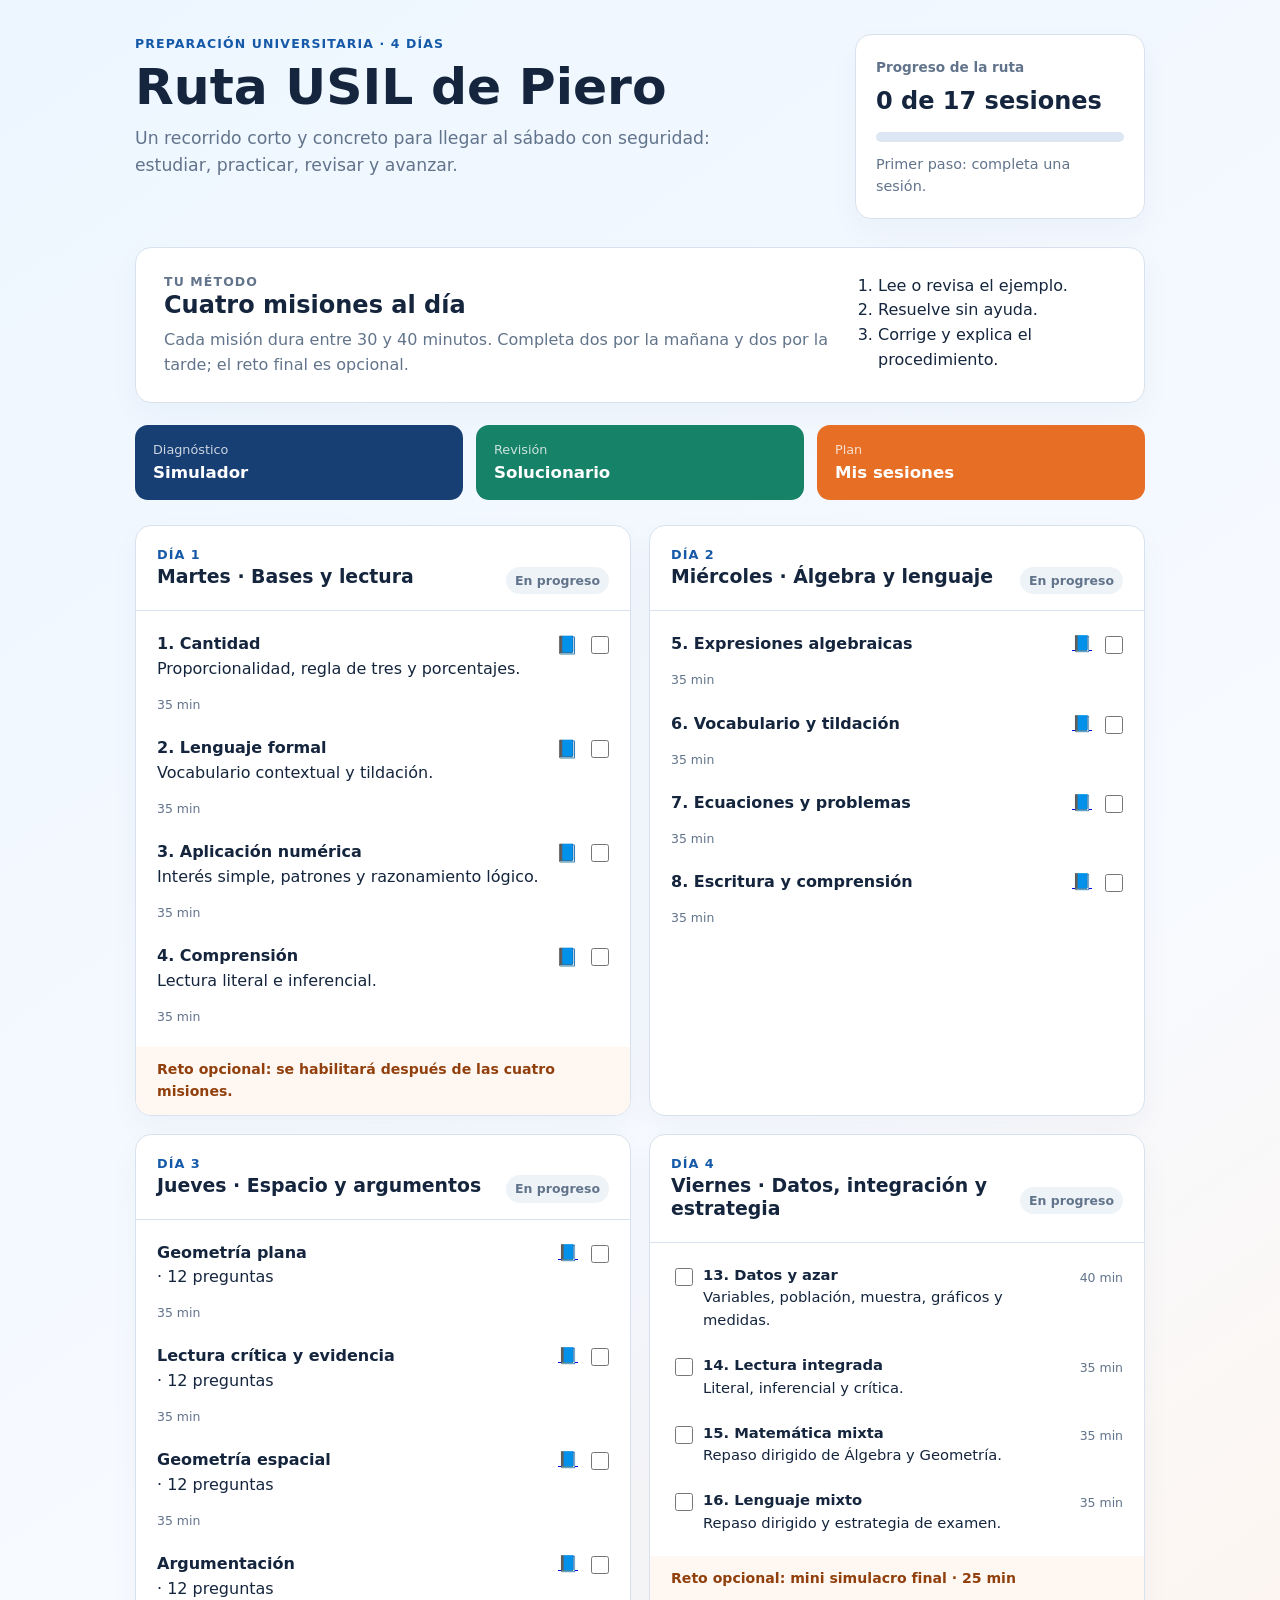
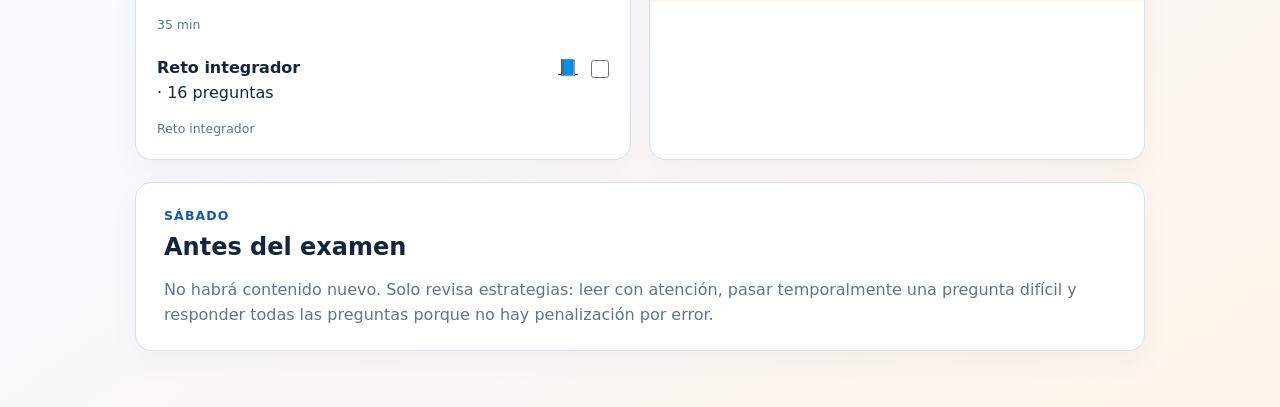
==== commit b2a78ea7: "Publicar misiones del jueves" ====
--- a/index.html
+++ b/index.html
@@ -7,6 +7,6 @@
 <section id="ruta" class="route" aria-label="Ruta de estudio de cuatro días">
 <article class="day-card" data-day="martes"><header><p>Día 1</p><h2>Martes · Bases y lectura</h2><span class="day-status">Por iniciar</span></header><div class="missions"><div style="display:grid;grid-template-columns:1fr auto 22px;gap:9px;padding:11px 7px"><span><b>1. Cantidad</b> Proporcionalidad, regla de tres y porcentajes.</span><a href="m1.html" aria-label="Abrir misión 1" title="Abrir material" style="color:#1559a8;text-decoration:none;font-size:1.1rem">📘</a><input type="checkbox" data-session="m1" aria-label="Marcar misión 1 como completada" style="width:18px;height:18px;accent-color:#168268"><em style="grid-column:1;font-size:.78rem;color:#62748b">35 min</em></div><div style="display:grid;grid-template-columns:1fr auto 22px;gap:9px;padding:11px 7px"><span><b>2. Lenguaje formal</b> Vocabulario contextual y tildación.</span><a href="m2.html" aria-label="Abrir misión 2" title="Abrir material" style="color:#1559a8;text-decoration:none;font-size:1.1rem">📘</a><input type="checkbox" data-session="m2" aria-label="Marcar misión 2 como completada" style="width:18px;height:18px;accent-color:#168268"><em style="grid-column:1;font-size:.78rem;color:#62748b">35 min</em></div><div style="display:grid;grid-template-columns:1fr auto 22px;gap:9px;padding:11px 7px"><span><b>3. Aplicación numérica</b> Interés simple, patrones y razonamiento lógico.</span><a href="m3.html" aria-label="Abrir misión 3" title="Abrir material" style="color:#1559a8;text-decoration:none;font-size:1.1rem">📘</a><input type="checkbox" data-session="m3" aria-label="Marcar misión 3 como completada" style="width:18px;height:18px;accent-color:#168268"><em style="grid-column:1;font-size:.78rem;color:#62748b">35 min</em></div><div style="display:grid;grid-template-columns:1fr auto 22px;gap:9px;padding:11px 7px"><span><b>4. Comprensión</b> Lectura literal e inferencial.</span><a href="m4.html" aria-label="Abrir misión 4" title="Abrir material" style="color:#1559a8;text-decoration:none;font-size:1.1rem">📘</a><input type="checkbox" data-session="m4" aria-label="Marcar misión 4 como completada" style="width:18px;height:18px;accent-color:#168268"><em style="grid-column:1;font-size:.78rem;color:#62748b">35 min</em></div></div><footer>Reto opcional: se habilitará después de las cuatro misiones.</footer></article>
 <article class="day-card" data-day="miercoles"><header><p>Día 2</p><h2>Miércoles · Álgebra y lenguaje</h2><span class="day-status">Por iniciar</span></header><div class="missions"><div style="display:grid;grid-template-columns:1fr auto 22px;gap:9px;padding:11px 7px"><span><b>5. Expresiones algebraicas</b></span><a href="m5.html" aria-label="Abrir misión 5">📘</a><input type="checkbox" data-session="m5" aria-label="Marcar misión 5 como completada"><em style="grid-column:1">35 min</em></div><div style="display:grid;grid-template-columns:1fr auto 22px;gap:9px;padding:11px 7px"><span><b>6. Vocabulario y tildación</b></span><a href="m6.html" aria-label="Abrir misión 6">📘</a><input type="checkbox" data-session="m6" aria-label="Marcar misión 6 como completada"><em style="grid-column:1">35 min</em></div><div style="display:grid;grid-template-columns:1fr auto 22px;gap:9px;padding:11px 7px"><span><b>7. Ecuaciones y problemas</b></span><a href="m7.html" aria-label="Abrir misión 7">📘</a><input type="checkbox" data-session="m7" aria-label="Marcar misión 7 como completada"><em style="grid-column:1">35 min</em></div><div style="display:grid;grid-template-columns:1fr auto 22px;gap:9px;padding:11px 7px"><span><b>8. Escritura y comprensión</b></span><a href="m8.html" aria-label="Abrir misión 8">📘</a><input type="checkbox" data-session="m8" aria-label="Marcar misión 8 como completada"><em style="grid-column:1">35 min</em></div></div></article>
-<article class="day-card" data-day="jueves"><header><p>Día 3</p><h2>Jueves · Espacio y argumentos</h2><span class="day-status">Por iniciar</span></header><div class="missions"><label><input type="checkbox" data-session="m9"><span><b>9. Figuras planas</b> Triángulos, semejanza, perímetros y áreas.</span><em>40 min</em></label><label><input type="checkbox" data-session="m10"><span><b>10. Lectura crítica</b> Comparar textos, posturas y evidencias.</span><em>35 min</em></label><label><input type="checkbox" data-session="m11"><span><b>11. Cuerpos geométricos</b> Volúmenes y problemas espaciales.</span><em>35 min</em></label><label><input type="checkbox" data-session="m12"><span><b>12. Argumentar</b> Tesis, razones y evidencia pertinente.</span><em>30 min</em></label></div><footer>Reto opcional: desafío cronometrado · 12 min</footer></article>
+<article class="day-card" data-day="jueves"><header><p>Día 3</p><h2>Jueves · Espacio y argumentos</h2><span class="day-status">Por iniciar</span></header><div class="missions"><div style="display:grid;grid-template-columns:1fr auto 22px;gap:9px;padding:11px 7px"><span><b>Geometría plana</b> · 12 preguntas</span><a href="jueves.html?m=9" aria-label="Abrir Geometría plana">📘</a><input type="checkbox" data-session="m9" aria-label="Marcar Geometría plana como completada"><em style="grid-column:1">35 min</em></div><div style="display:grid;grid-template-columns:1fr auto 22px;gap:9px;padding:11px 7px"><span><b>Lectura crítica y evidencia</b> · 12 preguntas</span><a href="jueves.html?m=10" aria-label="Abrir Lectura crítica y evidencia">📘</a><input type="checkbox" data-session="m10" aria-label="Marcar Lectura crítica y evidencia como completada"><em style="grid-column:1">35 min</em></div><div style="display:grid;grid-template-columns:1fr auto 22px;gap:9px;padding:11px 7px"><span><b>Geometría espacial</b> · 12 preguntas</span><a href="jueves.html?m=11" aria-label="Abrir Geometría espacial">📘</a><input type="checkbox" data-session="m11" aria-label="Marcar Geometría espacial como completada"><em style="grid-column:1">35 min</em></div><div style="display:grid;grid-template-columns:1fr auto 22px;gap:9px;padding:11px 7px"><span><b>Argumentación</b> · 12 preguntas</span><a href="jueves.html?m=12" aria-label="Abrir Argumentación">📘</a><input type="checkbox" data-session="m12" aria-label="Marcar Argumentación como completada"><em style="grid-column:1">35 min</em></div><div style="display:grid;grid-template-columns:1fr auto 22px;gap:9px;padding:11px 7px"><span><b>Reto integrador</b> · 16 preguntas</span><a href="jueves.html?m=17" aria-label="Abrir Reto integrador">📘</a><input type="checkbox" data-session="m17" aria-label="Marcar Reto integrador como completada"><em style="grid-column:1">Reto integrador</em></div></div></article>
 <article class="day-card" data-day="viernes"><header><p>Día 4</p><h2>Viernes · Datos, integración y estrategia</h2><span class="day-status">Por iniciar</span></header><div class="missions"><label><input type="checkbox" data-session="m13"><span><b>13. Datos y azar</b> Variables, población, muestra, gráficos y medidas.</span><em>40 min</em></label><label><input type="checkbox" data-session="m14"><span><b>14. Lectura integrada</b> Literal, inferencial y crítica.</span><em>35 min</em></label><label><input type="checkbox" data-session="m15"><span><b>15. Matemática mixta</b> Repaso dirigido de Álgebra y Geometría.</span><em>35 min</em></label><label><input type="checkbox" data-session="m16"><span><b>16. Lenguaje mixto</b> Repaso dirigido y estrategia de examen.</span><em>35 min</em></label></div><footer>Reto opcional: mini simulacro final · 25 min</footer></article>
 </section><section class="card strategy"><p class="eyebrow">Sábado</p><h2>Antes del examen</h2><p>No habrá contenido nuevo. Solo revisa estrategias: leer con atención, pasar temporalmente una pregunta difícil y responder todas las preguntas porque no hay penalización por error.</p></section></main><script src="ruta.js"></script></body></html>
